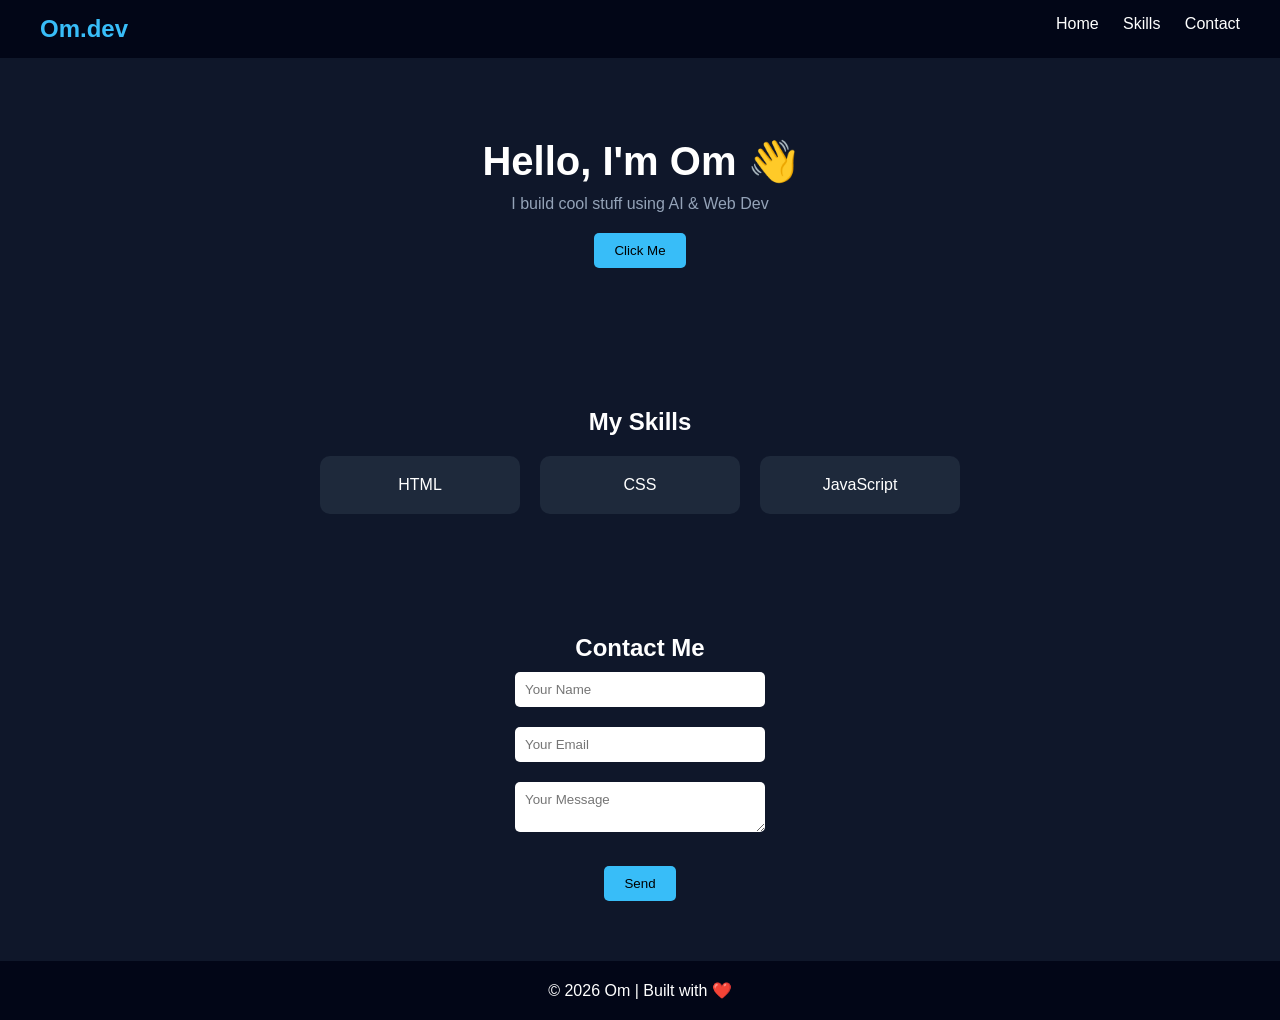
==== index.html @ f8075bba "first commit" ====
<!DOCTYPE html>
<html lang="en">

<head>
    <meta charset="UTF-8">
    <meta name="viewport" content="width=device-width, initial-scale=1.0">
    <title>Om's Website</title>

    <style>
        /* Reset */
        * {
            margin: 0;
            padding: 0;
            box-sizing: border-box;
            font-family: Arial, sans-serif;
        }

        body {
            background: #0f172a;
            color: white;
        }

        /* Navbar */
        nav {
            display: flex;
            justify-content: space-between;
            padding: 15px 40px;
            background: #020617;
            position: sticky;
            top: 0;
        }

        nav h2 {
            color: #38bdf8;
        }

        nav a {
            color: white;
            margin-left: 20px;
            text-decoration: none;
        }

        nav a:hover {
            color: #38bdf8;
        }

        /* Hero Section */
        .hero {
            text-align: center;
            padding: 80px 20px;
        }

        .hero h1 {
            font-size: 40px;
            margin-bottom: 10px;
        }

        .hero p {
            color: #94a3b8;
        }

        button {
            margin-top: 20px;
            padding: 10px 20px;
            border: none;
            background: #38bdf8;
            color: black;
            cursor: pointer;
            border-radius: 5px;
        }

        /* Sections */
        section {
            padding: 60px 40px;
            text-align: center;
        }

        .card-container {
            display: flex;
            justify-content: center;
            gap: 20px;
            margin-top: 20px;
        }

        .card {
            background: #1e293b;
            padding: 20px;
            border-radius: 10px;
            width: 200px;
        }

        /* Contact */
        input,
        textarea {
            width: 250px;
            padding: 10px;
            margin: 10px 0;
            border: none;
            border-radius: 5px;
        }

        /* Footer */
        footer {
            text-align: center;
            padding: 20px;
            background: #020617;
        }
    </style>
</head>

<body>

    <!-- Navbar -->
    <nav>
        <h2>Om.dev</h2>
        <div>
            <a href="#home">Home</a>
            <a href="#about">Skills</a>
            <a href="#contact">Contact</a>
        </div>
    </nav>

    <!-- Hero -->
    <div class="hero" id="home">
        <h1>Hello, I'm Om 👋</h1>
        <p>I build cool stuff using AI & Web Dev</p>
        <button onclick="showMessage()">Click Me</button>
    </div>

    <!-- Skills -->
    <section id="about">
        <h2>My Skills</h2>
        <div class="card-container">
            <div class="card">HTML</div>
            <div class="card">CSS</div>
            <div class="card">JavaScript</div>
        </div>
    </section>

    <!-- Contact -->
    <section id="contact">
        <h2>Contact Me</h2>
        <form onsubmit="handleSubmit(event)">
            <input type="text" placeholder="Your Name" required><br>
            <input type="email" placeholder="Your Email" required><br>
            <textarea placeholder="Your Message"></textarea><br>
            <button type="submit">Send</button>
        </form>
        <p id="responseMsg"></p>
    </section>

    <!-- Footer -->
    <footer>
        <p>© 2026 Om | Built with ❤️</p>
    </footer>

    <!-- JavaScript -->
    <script>
        function showMessage() {
            alert("🔥 Bro you're learning fast!");
        }

        function handleSubmit(event) {
            event.preventDefault();
            document.getElementById("responseMsg").innerText = "✅ Message sent successfully!";
        }
    </script>

</body>

</html>
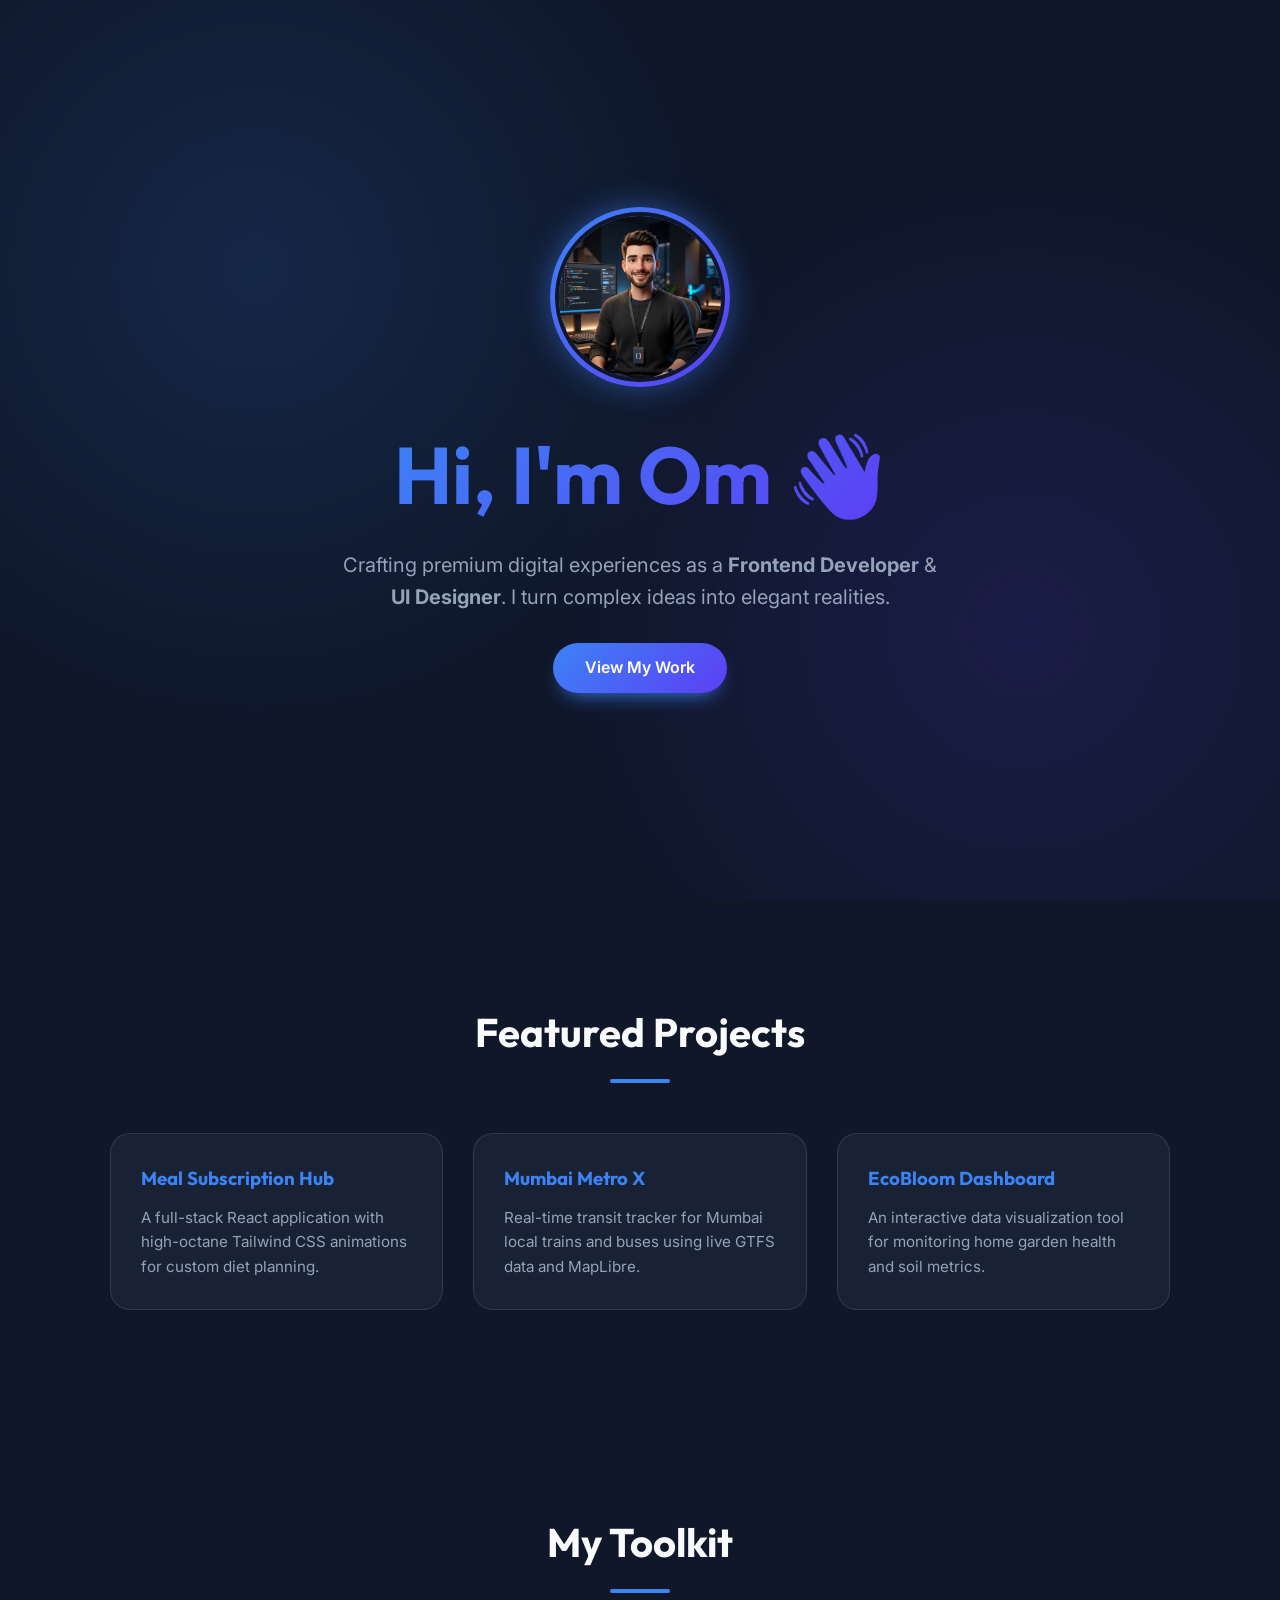
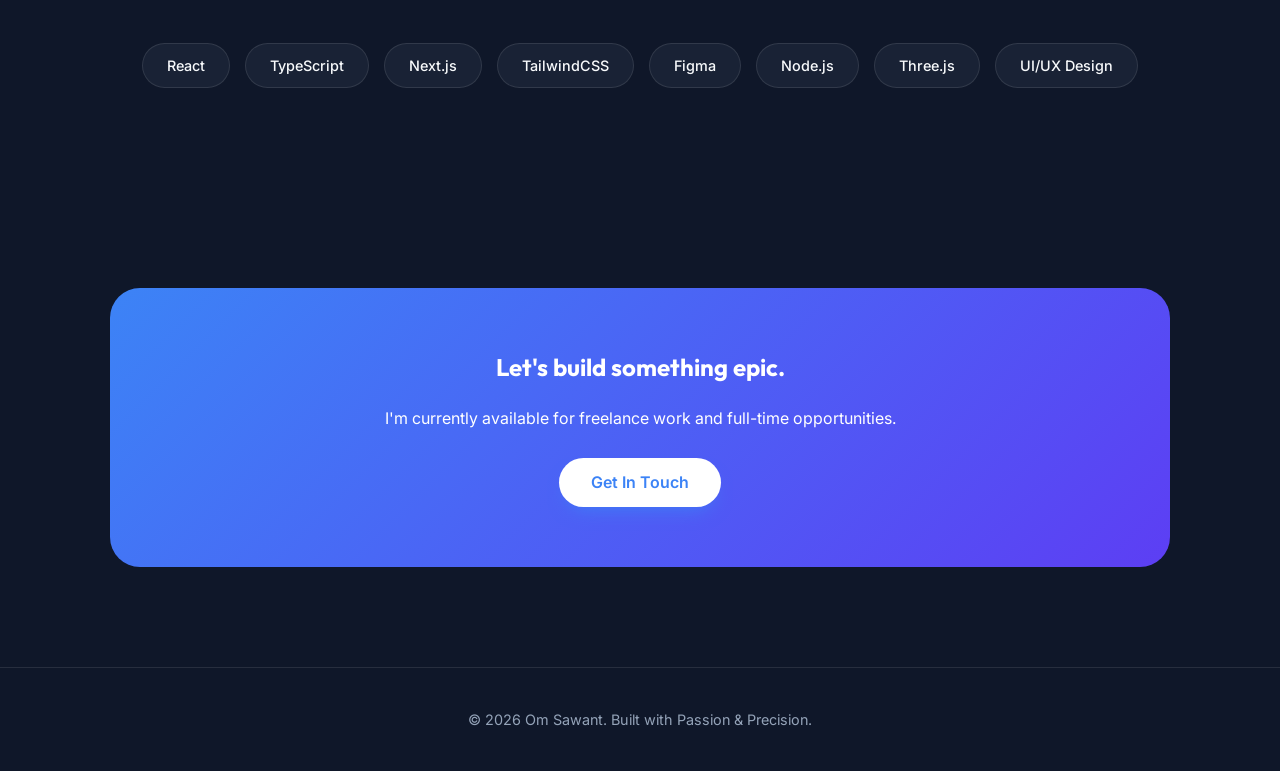
==== commit dc5798d2: "feat: transform portfolio into premium UI with AI avatar" ====
--- a/index.html
+++ b/index.html
@@ -4,168 +4,298 @@
 <head>
     <meta charset="UTF-8">
     <meta name="viewport" content="width=device-width, initial-scale=1.0">
-    <title>Om's Website</title>
-
+    <meta name="description" content="Om - Frontend Developer & UI Designer Portfolio. Specializing in React, Tailwind, and Modern Web Experiences.">
+    <title>Om | Frontend Developer & UI Designer</title>
+    <!-- Google Fonts -->
+    <link rel="preconnect" href="https://fonts.googleapis.com">
+    <link rel="preconnect" href="https://fonts.gstatic.com" crossorigin>
+    <link href="https://fonts.googleapis.com/css2?family=Inter:wght@300;400;600;800&family=Outfit:wght@400;700&display=swap" rel="stylesheet">
     <style>
-        /* Reset */
+        :root {
+            --bg-dark: hsl(222, 47%, 11%);
+            --glass-bg: rgba(30, 41, 59, 0.7);
+            --glass-border: rgba(255, 255, 255, 0.1);
+            --primary: hsl(217, 91%, 60%);
+            --secondary: hsl(250, 89%, 60%);
+            --accent: hsl(142, 70%, 45%);
+            --text-main: hsl(210, 40%, 98%);
+            --text-dim: hsl(215, 20%, 65%);
+            --gradient: linear-gradient(135deg, var(--primary), var(--secondary));
+            --shadow: 0 8px 32px 0 rgba(0, 0, 0, 0.37);
+        }
+
         * {
             margin: 0;
             padding: 0;
             box-sizing: border-box;
-            font-family: Arial, sans-serif;
+            scroll-behavior: smooth;
         }
 
         body {
-            background: #0f172a;
+            background-color: var(--bg-dark);
+            color: var(--text-main);
+            font-family: 'Inter', sans-serif;
+            line-height: 1.6;
+            overflow-x: hidden;
+        }
+
+        h1, h2, h3 {
+            font-family: 'Outfit', sans-serif;
+            font-weight: 700;
+        }
+
+        /* Particles/Background Mesh */
+        body::before {
+            content: '';
+            position: fixed;
+            top: 0;
+            left: 0;
+            width: 100%;
+            height: 100%;
+            background: 
+                radial-gradient(circle at 20% 30%, hsla(217, 91%, 60%, 0.15), transparent 40%),
+                radial-gradient(circle at 80% 70%, hsla(250, 89%, 60%, 0.15), transparent 40%);
+            z-index: -1;
+        }
+
+        header {
+            height: 100vh;
+            display: flex;
+            flex-direction: column;
+            justify-content: center;
+            align-items: center;
+            text-align: center;
+            padding: 20px;
+        }
+
+        .avatar-container {
+            width: 180px;
+            height: 180px;
+            border-radius: 50%;
+            padding: 5px;
+            background: var(--gradient);
+            margin-bottom: 24px;
+            animation: float 6s ease-in-out infinite;
+            box-shadow: 0 0 30px rgba(59, 130, 246, 0.5);
+        }
+
+        .avatar-container img {
+            width: 100%;
+            height: 100%;
+            border-radius: 50%;
+            object-fit: cover;
+            border: 4px solid var(--bg-dark);
+        }
+
+        @keyframes float {
+            0%, 100% { transform: translateY(0); }
+            50% { transform: translateY(-15px); }
+        }
+
+        h1 {
+            font-size: clamp(3rem, 8vw, 5rem);
+            background: var(--gradient);
+            -webkit-background-clip: text;
+            -webkit-text-fill-color: transparent;
+            margin-bottom: 10px;
+        }
+
+        .hero-tagline {
+            font-size: 1.25rem;
+            color: var(--text-dim);
+            max-width: 600px;
+            margin-bottom: 30px;
+        }
+
+        .cta-button {
+            display: inline-block;
+            padding: 12px 32px;
+            background: var(--gradient);
             color: white;
-        }
-
-        /* Navbar */
-        nav {
+            text-decoration: none;
+            border-radius: 50px;
+            font-weight: 600;
+            transition: transform 0.3s ease, box-shadow 0.3s ease;
+            box-shadow: 0 10px 20px -10px var(--primary);
+        }
+
+        .cta-button:hover {
+            transform: translateY(-3px);
+            box-shadow: 0 15px 25px -10px var(--primary);
+        }
+
+        section {
+            max-width: 1100px;
+            margin: 0 auto;
+            padding: 100px 20px;
+        }
+
+        .section-title {
+            font-size: 2.5rem;
+            margin-bottom: 50px;
+            text-align: center;
+            position: relative;
+        }
+
+        .section-title::after {
+            content: '';
+            display: block;
+            width: 60px;
+            height: 4px;
+            background: var(--primary);
+            margin: 15px auto 0;
+            border-radius: 2px;
+        }
+
+        /* Projects Grid */
+        .projects-grid {
+            display: grid;
+            grid-template-columns: repeat(auto-fit, minmax(320px, 1fr));
+            gap: 30px;
+        }
+
+        .project-card {
+            background: var(--glass-bg);
+            backdrop-filter: blur(12px);
+            -webkit-backdrop-filter: blur(12px);
+            border: 1px solid var(--glass-border);
+            border-radius: 20px;
+            padding: 30px;
+            transition: all 0.4s cubic-bezier(0.175, 0.885, 0.32, 1.275);
+            cursor: pointer;
+            position: relative;
+            overflow: hidden;
+        }
+
+        .project-card:hover {
+            transform: translateY(-10px);
+            border-color: var(--primary);
+            box-shadow: var(--shadow);
+        }
+
+        .project-card h3 {
+            margin-bottom: 12px;
+            color: var(--primary);
+        }
+
+        .project-card p {
+            color: var(--text-dim);
+            font-size: 0.95rem;
+        }
+
+        /* Skills Section */
+        .skills-container {
             display: flex;
-            justify-content: space-between;
-            padding: 15px 40px;
-            background: #020617;
-            position: sticky;
-            top: 0;
-        }
-
-        nav h2 {
-            color: #38bdf8;
-        }
-
-        nav a {
+            flex-wrap: wrap;
+            justify-content: center;
+            gap: 15px;
+        }
+
+        .skill-badge {
+            background: var(--glass-bg);
+            border: 1px solid var(--glass-border);
+            padding: 10px 24px;
+            border-radius: 50px;
+            font-size: 0.9rem;
+            font-weight: 500;
+            transition: all 0.3s ease;
+        }
+
+        .skill-badge:hover {
+            background: var(--primary);
             color: white;
-            margin-left: 20px;
-            text-decoration: none;
-        }
-
-        nav a:hover {
-            color: #38bdf8;
-        }
-
-        /* Hero Section */
-        .hero {
+            border-color: var(--primary);
+            transform: scale(1.05);
+        }
+
+        /* Contact Section */
+        .contact-card {
+            background: var(--gradient);
+            border-radius: 30px;
+            padding: 60px;
             text-align: center;
-            padding: 80px 20px;
-        }
-
-        .hero h1 {
-            font-size: 40px;
-            margin-bottom: 10px;
-        }
-
-        .hero p {
-            color: #94a3b8;
-        }
-
-        button {
-            margin-top: 20px;
-            padding: 10px 20px;
-            border: none;
-            background: #38bdf8;
-            color: black;
-            cursor: pointer;
-            border-radius: 5px;
-        }
-
-        /* Sections */
-        section {
-            padding: 60px 40px;
-            text-align: center;
-        }
-
-        .card-container {
-            display: flex;
-            justify-content: center;
-            gap: 20px;
-            margin-top: 20px;
-        }
-
-        .card {
-            background: #1e293b;
-            padding: 20px;
-            border-radius: 10px;
-            width: 200px;
-        }
-
-        /* Contact */
-        input,
-        textarea {
-            width: 250px;
-            padding: 10px;
-            margin: 10px 0;
-            border: none;
-            border-radius: 5px;
-        }
-
-        /* Footer */
+            color: white;
+        }
+
+        .contact-card h2 {
+            margin-bottom: 20px;
+        }
+
         footer {
             text-align: center;
-            padding: 20px;
-            background: #020617;
+            padding: 40px;
+            color: var(--text-dim);
+            font-size: 0.9rem;
+            border-top: 1px solid var(--glass-border);
+        }
+
+        @media (max-width: 768px) {
+            h1 { font-size: 3rem; }
+            section { padding: 60px 20px; }
         }
     </style>
 </head>
 
 <body>
 
-    <!-- Navbar -->
-    <nav>
-        <h2>Om.dev</h2>
-        <div>
-            <a href="#home">Home</a>
-            <a href="#about">Skills</a>
-            <a href="#contact">Contact</a>
+    <header>
+        <div class="avatar-container">
+            <!-- Avatar generated by AI -->
+            <img src="assets/avatar.png" alt="Om's Avatar">
         </div>
-    </nav>
-
-    <!-- Hero -->
-    <div class="hero" id="home">
-        <h1>Hello, I'm Om 👋</h1>
-        <p>I build cool stuff using AI & Web Dev</p>
-        <button onclick="showMessage()">Click Me</button>
-    </div>
-
-    <!-- Skills -->
-    <section id="about">
-        <h2>My Skills</h2>
-        <div class="card-container">
-            <div class="card">HTML</div>
-            <div class="card">CSS</div>
-            <div class="card">JavaScript</div>
+        <h1>Hi, I'm Om 👋</h1>
+        <p class="hero-tagline">
+            Crafting premium digital experiences as a <strong>Frontend Developer</strong> & <strong>UI Designer</strong>. 
+            I turn complex ideas into elegant realities.
+        </p>
+        <a href="#projects" class="cta-button">View My Work</a>
+    </header>
+
+    <section id="projects">
+        <h2 class="section-title">Featured Projects</h2>
+        <div class="projects-grid">
+            <div class="project-card">
+                <h3>Meal Subscription Hub</h3>
+                <p>A full-stack React application with high-octane Tailwind CSS animations for custom diet planning.</p>
+            </div>
+            <div class="project-card">
+                <h3>Mumbai Metro X</h3>
+                <p>Real-time transit tracker for Mumbai local trains and buses using live GTFS data and MapLibre.</p>
+            </div>
+            <div class="project-card">
+                <h3>EcoBloom Dashboard</h3>
+                <p>An interactive data visualization tool for monitoring home garden health and soil metrics.</p>
+            </div>
         </div>
     </section>
 
-    <!-- Contact -->
+    <section id="skills">
+        <h2 class="section-title">My Toolkit</h2>
+        <div class="skills-container">
+            <span class="skill-badge">React</span>
+            <span class="skill-badge">TypeScript</span>
+            <span class="skill-badge">Next.js</span>
+            <span class="skill-badge">TailwindCSS</span>
+            <span class="skill-badge">Figma</span>
+            <span class="skill-badge">Node.js</span>
+            <span class="skill-badge">Three.js</span>
+            <span class="skill-badge">UI/UX Design</span>
+        </div>
+    </section>
+
     <section id="contact">
-        <h2>Contact Me</h2>
-        <form onsubmit="handleSubmit(event)">
-            <input type="text" placeholder="Your Name" required><br>
-            <input type="email" placeholder="Your Email" required><br>
-            <textarea placeholder="Your Message"></textarea><br>
-            <button type="submit">Send</button>
-        </form>
-        <p id="responseMsg"></p>
+        <div class="contact-card">
+            <h2>Let's build something epic.</h2>
+            <p>I'm currently available for freelance work and full-time opportunities.</p>
+            <br>
+            <a href="mailto:yourmail@gmail.com" class="cta-button" style="background: white; color: var(--primary);">Get In Touch</a>
+        </div>
     </section>
 
-    <!-- Footer -->
     <footer>
-        <p>© 2026 Om | Built with ❤️</p>
+        <p>&copy; 2026 Om Sawant. Built with Passion & Precision.</p>
     </footer>
 
-    <!-- JavaScript -->
-    <script>
-        function showMessage() {
-            alert("🔥 Bro you're learning fast!");
-        }
-
-        function handleSubmit(event) {
-            event.preventDefault();
-            document.getElementById("responseMsg").innerText = "✅ Message sent successfully!";
-        }
-    </script>
-
 </body>
 
 </html>
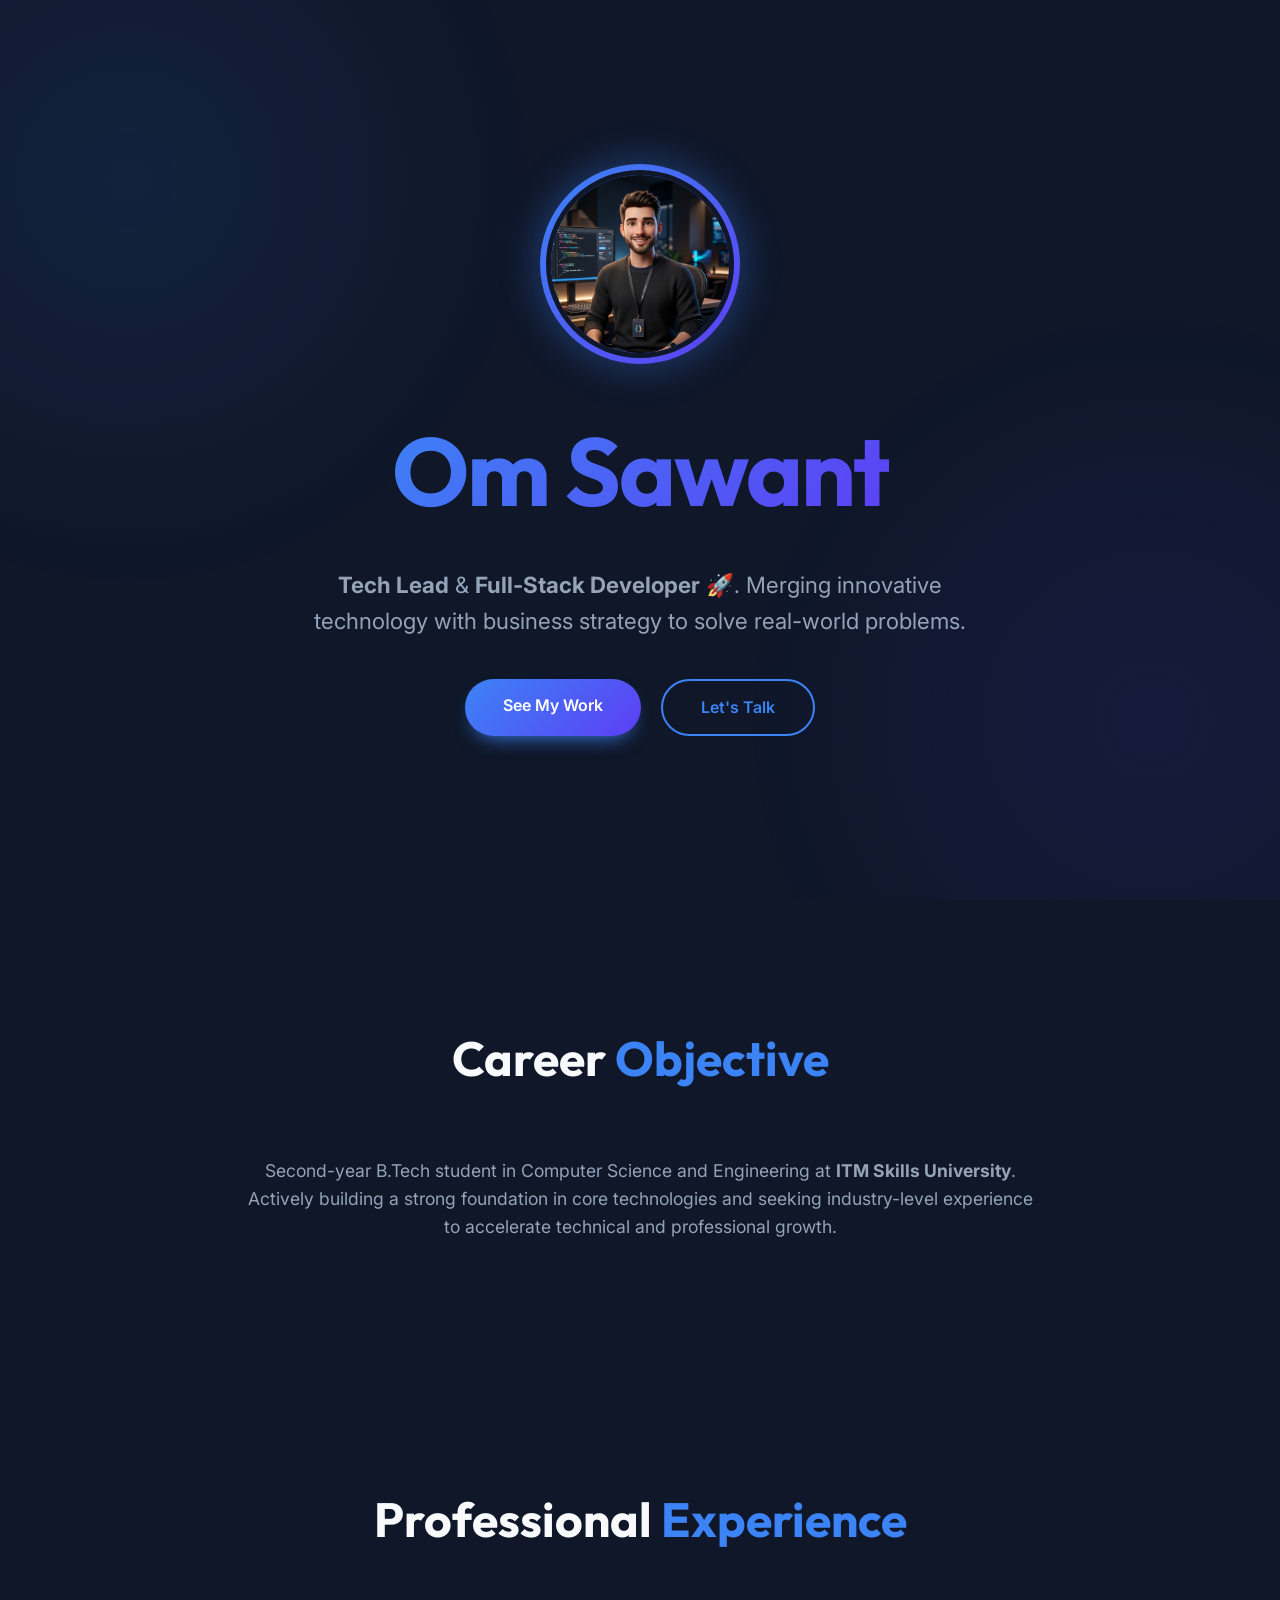
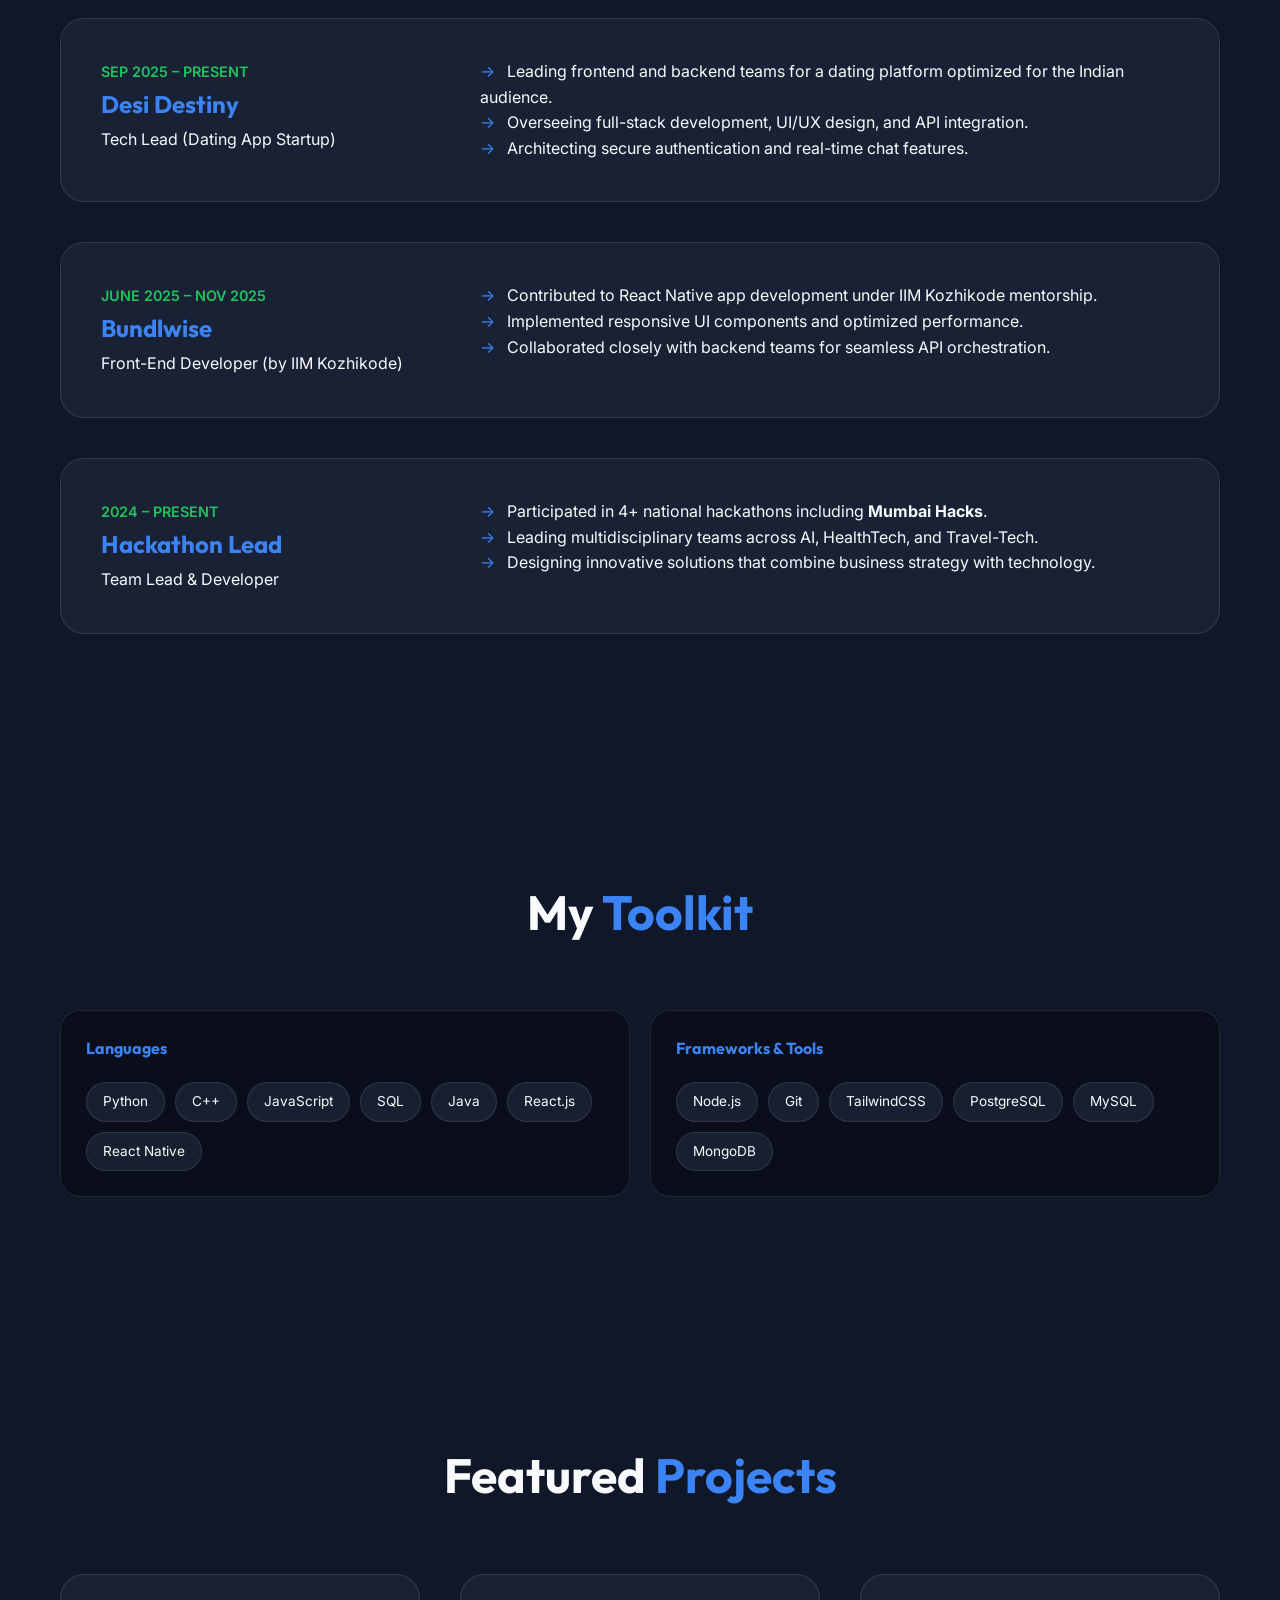
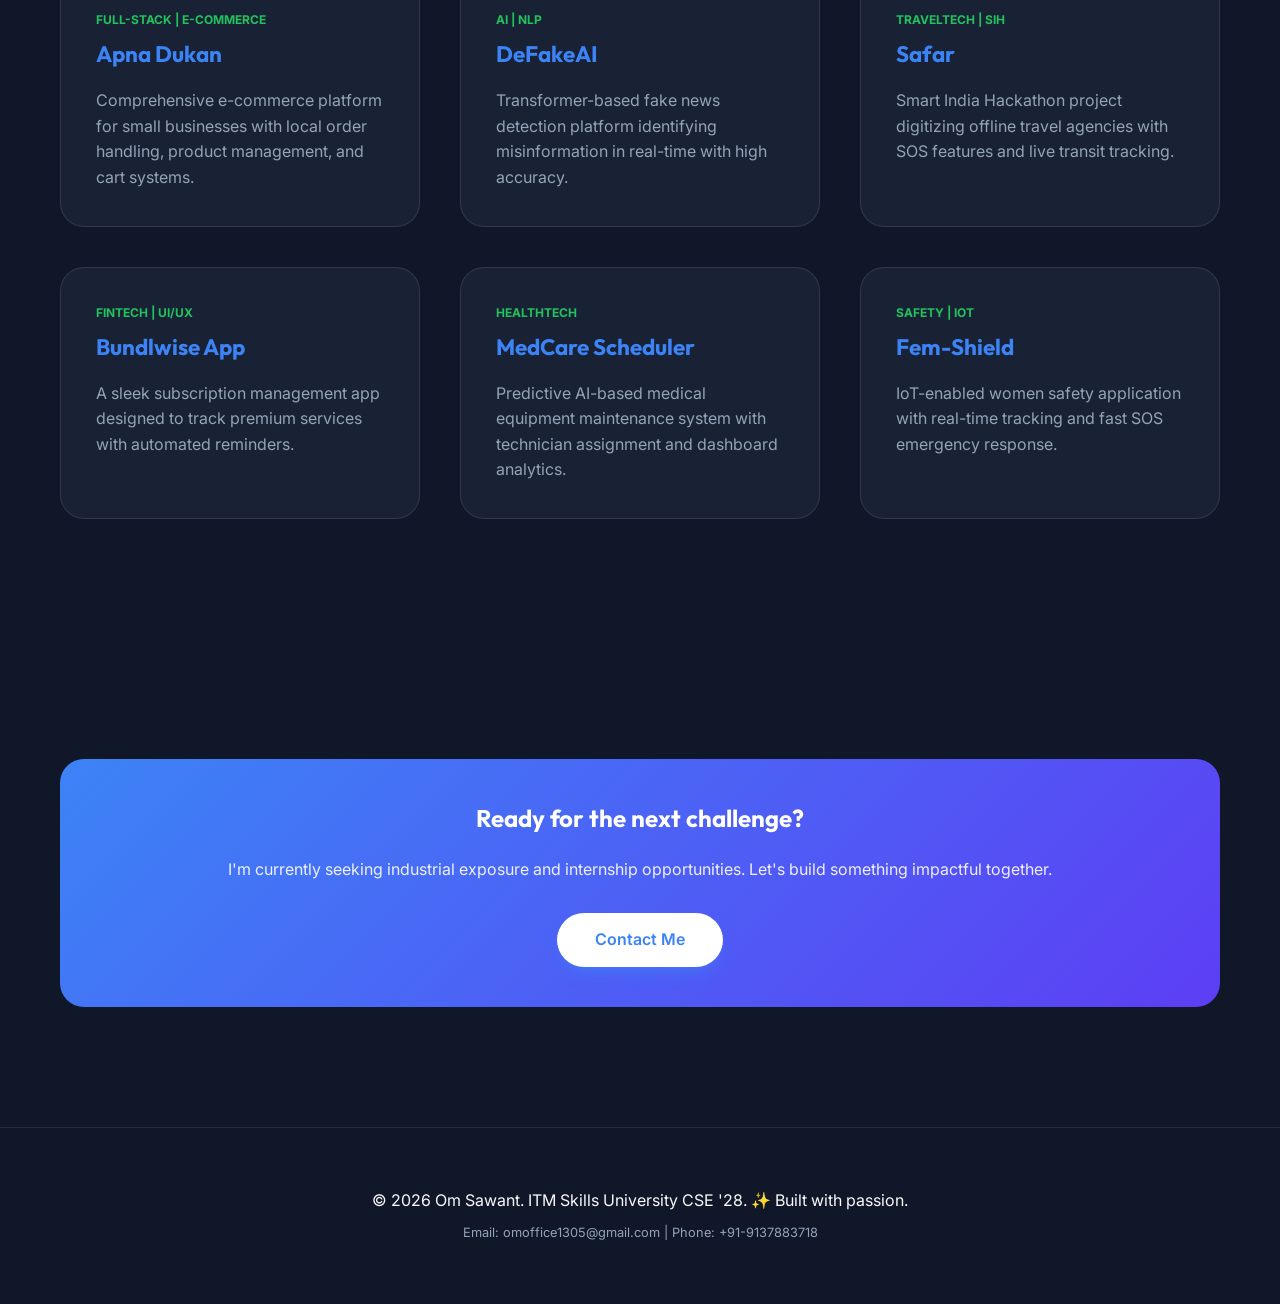
==== commit c9eab52e: "feat: update portfolio with resume content and separate CSS/JS files" ====
--- a/index.html
+++ b/index.html
@@ -4,298 +4,178 @@
 <head>
     <meta charset="UTF-8">
     <meta name="viewport" content="width=device-width, initial-scale=1.0">
-    <meta name="description" content="Om - Frontend Developer & UI Designer Portfolio. Specializing in React, Tailwind, and Modern Web Experiences.">
-    <title>Om | Frontend Developer & UI Designer</title>
-    <!-- Google Fonts -->
+    <meta name="description" content="Om Sawant - B.Tech CSE Student, Tech Lead, and Full-Stack Developer. Portfolio showcasing projects in AI, EdTech, and Fintech.">
+    <title>Om Sawant | Tech Lead & Full-Stack Developer</title>
+    
+    <!-- Fonts -->
     <link rel="preconnect" href="https://fonts.googleapis.com">
     <link rel="preconnect" href="https://fonts.gstatic.com" crossorigin>
     <link href="https://fonts.googleapis.com/css2?family=Inter:wght@300;400;600;800&family=Outfit:wght@400;700&display=swap" rel="stylesheet">
-    <style>
-        :root {
-            --bg-dark: hsl(222, 47%, 11%);
-            --glass-bg: rgba(30, 41, 59, 0.7);
-            --glass-border: rgba(255, 255, 255, 0.1);
-            --primary: hsl(217, 91%, 60%);
-            --secondary: hsl(250, 89%, 60%);
-            --accent: hsl(142, 70%, 45%);
-            --text-main: hsl(210, 40%, 98%);
-            --text-dim: hsl(215, 20%, 65%);
-            --gradient: linear-gradient(135deg, var(--primary), var(--secondary));
-            --shadow: 0 8px 32px 0 rgba(0, 0, 0, 0.37);
-        }
-
-        * {
-            margin: 0;
-            padding: 0;
-            box-sizing: border-box;
-            scroll-behavior: smooth;
-        }
-
-        body {
-            background-color: var(--bg-dark);
-            color: var(--text-main);
-            font-family: 'Inter', sans-serif;
-            line-height: 1.6;
-            overflow-x: hidden;
-        }
-
-        h1, h2, h3 {
-            font-family: 'Outfit', sans-serif;
-            font-weight: 700;
-        }
-
-        /* Particles/Background Mesh */
-        body::before {
-            content: '';
-            position: fixed;
-            top: 0;
-            left: 0;
-            width: 100%;
-            height: 100%;
-            background: 
-                radial-gradient(circle at 20% 30%, hsla(217, 91%, 60%, 0.15), transparent 40%),
-                radial-gradient(circle at 80% 70%, hsla(250, 89%, 60%, 0.15), transparent 40%);
-            z-index: -1;
-        }
-
-        header {
-            height: 100vh;
-            display: flex;
-            flex-direction: column;
-            justify-content: center;
-            align-items: center;
-            text-align: center;
-            padding: 20px;
-        }
-
-        .avatar-container {
-            width: 180px;
-            height: 180px;
-            border-radius: 50%;
-            padding: 5px;
-            background: var(--gradient);
-            margin-bottom: 24px;
-            animation: float 6s ease-in-out infinite;
-            box-shadow: 0 0 30px rgba(59, 130, 246, 0.5);
-        }
-
-        .avatar-container img {
-            width: 100%;
-            height: 100%;
-            border-radius: 50%;
-            object-fit: cover;
-            border: 4px solid var(--bg-dark);
-        }
-
-        @keyframes float {
-            0%, 100% { transform: translateY(0); }
-            50% { transform: translateY(-15px); }
-        }
-
-        h1 {
-            font-size: clamp(3rem, 8vw, 5rem);
-            background: var(--gradient);
-            -webkit-background-clip: text;
-            -webkit-text-fill-color: transparent;
-            margin-bottom: 10px;
-        }
-
-        .hero-tagline {
-            font-size: 1.25rem;
-            color: var(--text-dim);
-            max-width: 600px;
-            margin-bottom: 30px;
-        }
-
-        .cta-button {
-            display: inline-block;
-            padding: 12px 32px;
-            background: var(--gradient);
-            color: white;
-            text-decoration: none;
-            border-radius: 50px;
-            font-weight: 600;
-            transition: transform 0.3s ease, box-shadow 0.3s ease;
-            box-shadow: 0 10px 20px -10px var(--primary);
-        }
-
-        .cta-button:hover {
-            transform: translateY(-3px);
-            box-shadow: 0 15px 25px -10px var(--primary);
-        }
-
-        section {
-            max-width: 1100px;
-            margin: 0 auto;
-            padding: 100px 20px;
-        }
-
-        .section-title {
-            font-size: 2.5rem;
-            margin-bottom: 50px;
-            text-align: center;
-            position: relative;
-        }
-
-        .section-title::after {
-            content: '';
-            display: block;
-            width: 60px;
-            height: 4px;
-            background: var(--primary);
-            margin: 15px auto 0;
-            border-radius: 2px;
-        }
-
-        /* Projects Grid */
-        .projects-grid {
-            display: grid;
-            grid-template-columns: repeat(auto-fit, minmax(320px, 1fr));
-            gap: 30px;
-        }
-
-        .project-card {
-            background: var(--glass-bg);
-            backdrop-filter: blur(12px);
-            -webkit-backdrop-filter: blur(12px);
-            border: 1px solid var(--glass-border);
-            border-radius: 20px;
-            padding: 30px;
-            transition: all 0.4s cubic-bezier(0.175, 0.885, 0.32, 1.275);
-            cursor: pointer;
-            position: relative;
-            overflow: hidden;
-        }
-
-        .project-card:hover {
-            transform: translateY(-10px);
-            border-color: var(--primary);
-            box-shadow: var(--shadow);
-        }
-
-        .project-card h3 {
-            margin-bottom: 12px;
-            color: var(--primary);
-        }
-
-        .project-card p {
-            color: var(--text-dim);
-            font-size: 0.95rem;
-        }
-
-        /* Skills Section */
-        .skills-container {
-            display: flex;
-            flex-wrap: wrap;
-            justify-content: center;
-            gap: 15px;
-        }
-
-        .skill-badge {
-            background: var(--glass-bg);
-            border: 1px solid var(--glass-border);
-            padding: 10px 24px;
-            border-radius: 50px;
-            font-size: 0.9rem;
-            font-weight: 500;
-            transition: all 0.3s ease;
-        }
-
-        .skill-badge:hover {
-            background: var(--primary);
-            color: white;
-            border-color: var(--primary);
-            transform: scale(1.05);
-        }
-
-        /* Contact Section */
-        .contact-card {
-            background: var(--gradient);
-            border-radius: 30px;
-            padding: 60px;
-            text-align: center;
-            color: white;
-        }
-
-        .contact-card h2 {
-            margin-bottom: 20px;
-        }
-
-        footer {
-            text-align: center;
-            padding: 40px;
-            color: var(--text-dim);
-            font-size: 0.9rem;
-            border-top: 1px solid var(--glass-border);
-        }
-
-        @media (max-width: 768px) {
-            h1 { font-size: 3rem; }
-            section { padding: 60px 20px; }
-        }
-    </style>
+    
+    <!-- External Styles -->
+    <link rel="stylesheet" href="style.css">
 </head>
 
 <body>
 
     <header>
         <div class="avatar-container">
-            <!-- Avatar generated by AI -->
-            <img src="assets/avatar.png" alt="Om's Avatar">
+            <img src="assets/avatar.png" alt="Om Sawant's Portrait">
         </div>
-        <h1>Hi, I'm Om 👋</h1>
-        <p class="hero-tagline">
-            Crafting premium digital experiences as a <strong>Frontend Developer</strong> & <strong>UI Designer</strong>. 
-            I turn complex ideas into elegant realities.
+        <h1 class="scroll-reveal">Om Sawant</h1>
+        <p class="hero-tagline scroll-reveal">
+            <strong>Tech Lead</strong> & <strong>Full-Stack Developer</strong> 🚀. 
+            Merging innovative technology with business strategy to solve real-world problems.
         </p>
-        <a href="#projects" class="cta-button">View My Work</a>
+        <div class="cta-group scroll-reveal">
+            <a href="#projects" class="cta-button">See My Work</a>
+            <a href="#contact" class="cta-button outline">Let's Talk</a>
+        </div>
     </header>
 
-    <section id="projects">
-        <h2 class="section-title">Featured Projects</h2>
-        <div class="projects-grid">
-            <div class="project-card">
-                <h3>Meal Subscription Hub</h3>
-                <p>A full-stack React application with high-octane Tailwind CSS animations for custom diet planning.</p>
+    <section id="about" class="scroll-reveal">
+        <h2 class="section-title">Career <span>Objective</span></h2>
+        <p style="text-align: center; max-width: 800px; margin: 0 auto; font-size: 1.1rem; color: var(--text-dim);">
+            Second-year B.Tech student in Computer Science and Engineering at <strong>ITM Skills University</strong>. 
+            Actively building a strong foundation in core technologies and seeking industry-level experience to accelerate technical and professional growth.
+        </p>
+    </section>
+
+    <section id="experience">
+        <h2 class="section-title">Professional <span>Experience</span></h2>
+        <div class="experience-list">
+            <div class="experience-card scroll-reveal">
+                <div class="exp-header">
+                    <span class="exp-date">Sep 2025 – Present</span>
+                    <h3>Desi Destiny</h3>
+                    <p>Tech Lead (Dating App Startup)</p>
+                </div>
+                <div class="exp-content">
+                    <ul>
+                        <li>Leading frontend and backend teams for a dating platform optimized for the Indian audience.</li>
+                        <li>Overseeing full-stack development, UI/UX design, and API integration.</li>
+                        <li>Architecting secure authentication and real-time chat features.</li>
+                    </ul>
+                </div>
             </div>
-            <div class="project-card">
-                <h3>Mumbai Metro X</h3>
-                <p>Real-time transit tracker for Mumbai local trains and buses using live GTFS data and MapLibre.</p>
+
+            <div class="experience-card scroll-reveal">
+                <div class="exp-header">
+                    <span class="exp-date">June 2025 – Nov 2025</span>
+                    <h3>Bundlwise</h3>
+                    <p>Front-End Developer (by IIM Kozhikode)</p>
+                </div>
+                <div class="exp-content">
+                    <ul>
+                        <li>Contributed to React Native app development under IIM Kozhikode mentorship.</li>
+                        <li>Implemented responsive UI components and optimized performance.</li>
+                        <li>Collaborated closely with backend teams for seamless API orchestration.</li>
+                    </ul>
+                </div>
             </div>
-            <div class="project-card">
-                <h3>EcoBloom Dashboard</h3>
-                <p>An interactive data visualization tool for monitoring home garden health and soil metrics.</p>
+
+            <div class="experience-card scroll-reveal">
+                <div class="exp-header">
+                    <span class="exp-date">2024 – Present</span>
+                    <h3>Hackathon Lead</h3>
+                    <p>Team Lead & Developer</p>
+                </div>
+                <div class="exp-content">
+                    <ul>
+                        <li>Participated in 4+ national hackathons including <strong>Mumbai Hacks</strong>.</li>
+                        <li>Leading multidisciplinary teams across AI, HealthTech, and Travel-Tech.</li>
+                        <li>Designing innovative solutions that combine business strategy with technology.</li>
+                    </ul>
+                </div>
             </div>
         </div>
     </section>
 
     <section id="skills">
-        <h2 class="section-title">My Toolkit</h2>
-        <div class="skills-container">
-            <span class="skill-badge">React</span>
-            <span class="skill-badge">TypeScript</span>
-            <span class="skill-badge">Next.js</span>
-            <span class="skill-badge">TailwindCSS</span>
-            <span class="skill-badge">Figma</span>
-            <span class="skill-badge">Node.js</span>
-            <span class="skill-badge">Three.js</span>
-            <span class="skill-badge">UI/UX Design</span>
+        <h2 class="section-title">My <span>Toolkit</span></h2>
+        <div class="skills-grid">
+            <div class="skill-category scroll-reveal">
+                <h4>Languages</h4>
+                <div class="skills-list">
+                    <span class="skill-tag">Python</span>
+                    <span class="skill-tag">C++</span>
+                    <span class="skill-tag">JavaScript</span>
+                    <span class="skill-tag">SQL</span>
+                    <span class="skill-tag">Java</span>
+                    <span class="skill-tag">React.js</span>
+                    <span class="skill-tag">React Native</span>
+                </div>
+            </div>
+            <div class="skill-category scroll-reveal">
+                <h4>Frameworks & Tools</h4>
+                <div class="skills-list">
+                    <span class="skill-tag">Node.js</span>
+                    <span class="skill-tag">Git</span>
+                    <span class="skill-tag">TailwindCSS</span>
+                    <span class="skill-tag">PostgreSQL</span>
+                    <span class="skill-tag">MySQL</span>
+                    <span class="skill-tag">MongoDB</span>
+                </div>
+            </div>
         </div>
     </section>
 
-    <section id="contact">
-        <div class="contact-card">
-            <h2>Let's build something epic.</h2>
-            <p>I'm currently available for freelance work and full-time opportunities.</p>
-            <br>
-            <a href="mailto:yourmail@gmail.com" class="cta-button" style="background: white; color: var(--primary);">Get In Touch</a>
+    <section id="projects">
+        <h2 class="section-title">Featured <span>Projects</span></h2>
+        <div class="projects-grid">
+            <div class="project-card scroll-reveal">
+                <span class="project-tag">Full-Stack | E-Commerce</span>
+                <h3>Apna Dukan</h3>
+                <p>Comprehensive e-commerce platform for small businesses with local order handling, product management, and cart systems.</p>
+            </div>
+            <div class="project-card scroll-reveal">
+                <span class="project-tag">AI | NLP</span>
+                <h3>DeFakeAI</h3>
+                <p>Transformer-based fake news detection platform identifying misinformation in real-time with high accuracy.</p>
+            </div>
+            <div class="project-card scroll-reveal">
+                <span class="project-tag">TravelTech | SIH</span>
+                <h3>Safar</h3>
+                <p>Smart India Hackathon project digitizing offline travel agencies with SOS features and live transit tracking.</p>
+            </div>
+            <div class="project-card scroll-reveal">
+                <span class="project-tag">Fintech | UI/UX</span>
+                <h3>Bundlwise App</h3>
+                <p>A sleek subscription management app designed to track premium services with automated reminders.</p>
+            </div>
+            <div class="project-card scroll-reveal">
+                <span class="project-tag">HealthTech</span>
+                <h3>MedCare Scheduler</h3>
+                <p>Predictive AI-based medical equipment maintenance system with technician assignment and dashboard analytics.</p>
+            </div>
+            <div class="project-card scroll-reveal">
+                <span class="project-tag">Safety | IoT</span>
+                <h3>Fem-Shield</h3>
+                <p>IoT-enabled women safety application with real-time tracking and fast SOS emergency response.</p>
+            </div>
+        </div>
+    </section>
+
+    <section id="contact" class="scroll-reveal">
+        <div class="experience-card" style="text-align: center; display: block; background: var(--gradient); border: none;">
+            <h2 style="color: white; margin-bottom: 20px;">Ready for the next challenge?</h2>
+            <p style="color: rgba(255,255,255,0.9); margin-bottom: 30px;">
+                I'm currently seeking industrial exposure and internship opportunities. 
+                Let's build something impactful together.
+            </p>
+            <a href="mailto:omoffice1305@gmail.com" class="cta-button" style="background: white; color: var(--primary);">Contact Me</a>
         </div>
     </section>
 
     <footer>
-        <p>&copy; 2026 Om Sawant. Built with Passion & Precision.</p>
+        <p>&copy; 2026 Om Sawant. ITM Skills University CSE '28. ✨ Built with passion.</p>
+        <p style="font-size: 0.8rem; margin-top: 10px; color: var(--text-dim);">
+            Email: omoffice1305@gmail.com | Phone: +91-9137883718
+        </p>
     </footer>
 
+    <!-- External Script -->
+    <script src="script.js"></script>
 </body>
 
 </html>
--- a/style.css
+++ b/style.css
@@ -0,0 +1,310 @@
+:root {
+    --bg-dark: hsl(222, 47%, 11%);
+    --bg-darker: hsl(222, 47%, 7%);
+    --glass-bg: rgba(30, 41, 59, 0.7);
+    --glass-border: rgba(255, 255, 255, 0.1);
+    --primary: hsl(217, 91%, 60%);
+    --secondary: hsl(250, 89%, 60%);
+    --accent: hsl(142, 70%, 45%);
+    --text-main: hsl(210, 40%, 98%);
+    --text-dim: hsl(215, 20%, 65%);
+    --gradient: linear-gradient(135deg, var(--primary), var(--secondary));
+    --shadow: 0 8px 32px 0 rgba(0, 0, 0, 0.37);
+    --transition: all 0.3s cubic-bezier(0.4, 0, 0.2, 1);
+}
+
+* {
+    margin: 0;
+    padding: 0;
+    box-sizing: border-box;
+    scroll-behavior: smooth;
+}
+
+body {
+    background-color: var(--bg-dark);
+    color: var(--text-main);
+    font-family: 'Inter', sans-serif;
+    line-height: 1.6;
+    overflow-x: hidden;
+}
+
+h1, h2, h3, h4 {
+    font-family: 'Outfit', sans-serif;
+    font-weight: 700;
+}
+
+/* Background effects */
+body::before {
+    content: '';
+    position: fixed;
+    top: 0;
+    left: 0;
+    width: 100%;
+    height: 100%;
+    background: 
+        radial-gradient(circle at 10% 20%, hsla(217, 91%, 60%, 0.1), transparent 30%),
+        radial-gradient(circle at 90% 80%, hsla(250, 89%, 60%, 0.1), transparent 30%);
+    z-index: -1;
+}
+
+header {
+    min-height: 100vh;
+    display: flex;
+    flex-direction: column;
+    justify-content: center;
+    align-items: center;
+    text-align: center;
+    padding: 40px 20px;
+}
+
+.avatar-container {
+    width: 200px;
+    height: 200px;
+    border-radius: 50%;
+    padding: 6px;
+    background: var(--gradient);
+    margin-bottom: 30px;
+    animation: float 6s ease-in-out infinite;
+    box-shadow: 0 0 40px rgba(59, 130, 246, 0.4);
+    position: relative;
+}
+
+.avatar-container img {
+    width: 100%;
+    height: 100%;
+    border-radius: 50%;
+    object-fit: cover;
+    border: 5px solid var(--bg-dark);
+}
+
+@keyframes float {
+    0%, 100% { transform: translateY(0); }
+    50% { transform: translateY(-20px); }
+}
+
+h1 {
+    font-size: clamp(3.5rem, 10vw, 6rem);
+    background: var(--gradient);
+    -webkit-background-clip: text;
+    background-clip: text; /* Fixed warning */
+    -webkit-text-fill-color: transparent;
+    letter-spacing: -2px;
+    margin-bottom: 20px;
+}
+
+.hero-tagline {
+    font-size: 1.4rem;
+    color: var(--text-dim);
+    max-width: 700px;
+    margin-bottom: 40px;
+}
+
+.cta-group {
+    display: flex;
+    gap: 20px;
+}
+
+.cta-button {
+    display: inline-block;
+    padding: 14px 38px;
+    background: var(--gradient);
+    color: white;
+    text-decoration: none;
+    border-radius: 50px;
+    font-weight: 600;
+    transition: var(--transition);
+    box-shadow: 0 10px 20px -10px var(--primary);
+}
+
+.cta-button.outline {
+    background: transparent;
+    border: 2px solid var(--primary);
+    box-shadow: none;
+    color: var(--primary);
+}
+
+.cta-button:hover {
+    transform: translateY(-5px) scale(1.05);
+    box-shadow: 0 15px 30px -10px var(--primary);
+}
+
+.cta-button.outline:hover {
+    background: var(--primary);
+    color: white;
+}
+
+section {
+    max-width: 1200px;
+    margin: 0 auto;
+    padding: 120px 20px;
+}
+
+.section-title {
+    font-size: 3rem;
+    margin-bottom: 60px;
+    text-align: center;
+}
+
+.section-title span {
+    color: var(--primary);
+}
+
+/* Experience Section */
+.experience-list {
+    display: flex;
+    flex-direction: column;
+    gap: 40px;
+}
+
+.experience-card {
+    background: var(--glass-bg);
+    backdrop-filter: blur(15px);
+    -webkit-backdrop-filter: blur(15px);
+    border: 1px solid var(--glass-border);
+    border-radius: 24px;
+    padding: 40px;
+    transition: var(--transition);
+    display: grid;
+    grid-template-columns: 1fr 2fr;
+    gap: 30px;
+}
+
+.experience-card:hover {
+    border-color: var(--primary);
+    transform: translateX(10px);
+}
+
+.exp-header h3 {
+    color: var(--primary);
+    font-size: 1.5rem;
+    margin-bottom: 4px;
+}
+
+.exp-date {
+    color: var(--accent);
+    font-size: 0.9rem;
+    font-weight: 600;
+    text-transform: uppercase;
+}
+
+.exp-content ul {
+    list-style: none;
+}
+
+.exp-content ul li::before {
+    content: "→";
+    color: var(--primary);
+    margin-right: 12px;
+}
+
+/* Projects Grid */
+.projects-grid {
+    display: grid;
+    grid-template-columns: repeat(auto-fit, minmax(350px, 1fr));
+    gap: 40px;
+}
+
+.project-card {
+    background: var(--glass-bg);
+    backdrop-filter: blur(12px);
+    -webkit-backdrop-filter: blur(12px);
+    border: 1px solid var(--glass-border);
+    border-radius: 24px;
+    padding: 35px;
+    transition: var(--transition);
+    display: flex;
+    flex-direction: column;
+    height: 100%;
+}
+
+.project-card:hover {
+    transform: translateY(-15px);
+    border-color: var(--primary);
+    box-shadow: var(--shadow);
+}
+
+.project-card h3 {
+    margin-bottom: 15px;
+    color: var(--primary);
+    font-size: 1.4rem;
+}
+
+.project-tag {
+    font-size: 0.75rem;
+    color: var(--accent);
+    text-transform: uppercase;
+    font-weight: 700;
+    margin-bottom: 8px;
+}
+
+.project-card p {
+    color: var(--text-dim);
+    font-size: 1rem;
+    flex-grow: 1;
+}
+
+/* Skills Grid */
+.skills-grid {
+    display: grid;
+    grid-template-columns: repeat(auto-fit, minmax(200px, 1fr));
+    gap: 20px;
+}
+
+.skill-category {
+    background: var(--bg-darker);
+    padding: 25px;
+    border-radius: 20px;
+    border: 1px solid var(--glass-border);
+}
+
+.skill-category h4 {
+    margin-bottom: 20px;
+    color: var(--primary);
+}
+
+.skills-list {
+    display: flex;
+    flex-wrap: wrap;
+    gap: 10px;
+}
+
+.skill-tag {
+    background: var(--glass-bg);
+    border: 1px solid var(--glass-border);
+    padding: 8px 16px;
+    border-radius: 50px;
+    font-size: 0.85rem;
+    transition: var(--transition);
+}
+
+.skill-tag:hover {
+    background: var(--primary);
+    color: white;
+    transform: scale(1.1);
+}
+
+/* Scroll Indicators */
+.scroll-reveal {
+    opacity: 0;
+    transform: translateY(30px);
+    transition: opacity 0.8s ease-out, transform 0.8s ease-out;
+}
+
+.scroll-reveal.visible {
+    opacity: 1;
+    transform: translateY(0);
+}
+
+footer {
+    text-align: center;
+    padding: 60px 20px;
+    border-top: 1px solid var(--glass-border);
+}
+
+@media (max-width: 768px) {
+    .experience-card {
+        grid-template-columns: 1fr;
+    }
+    .section-title { font-size: 2.2rem; }
+    header { padding: 80px 20px; }
+}
